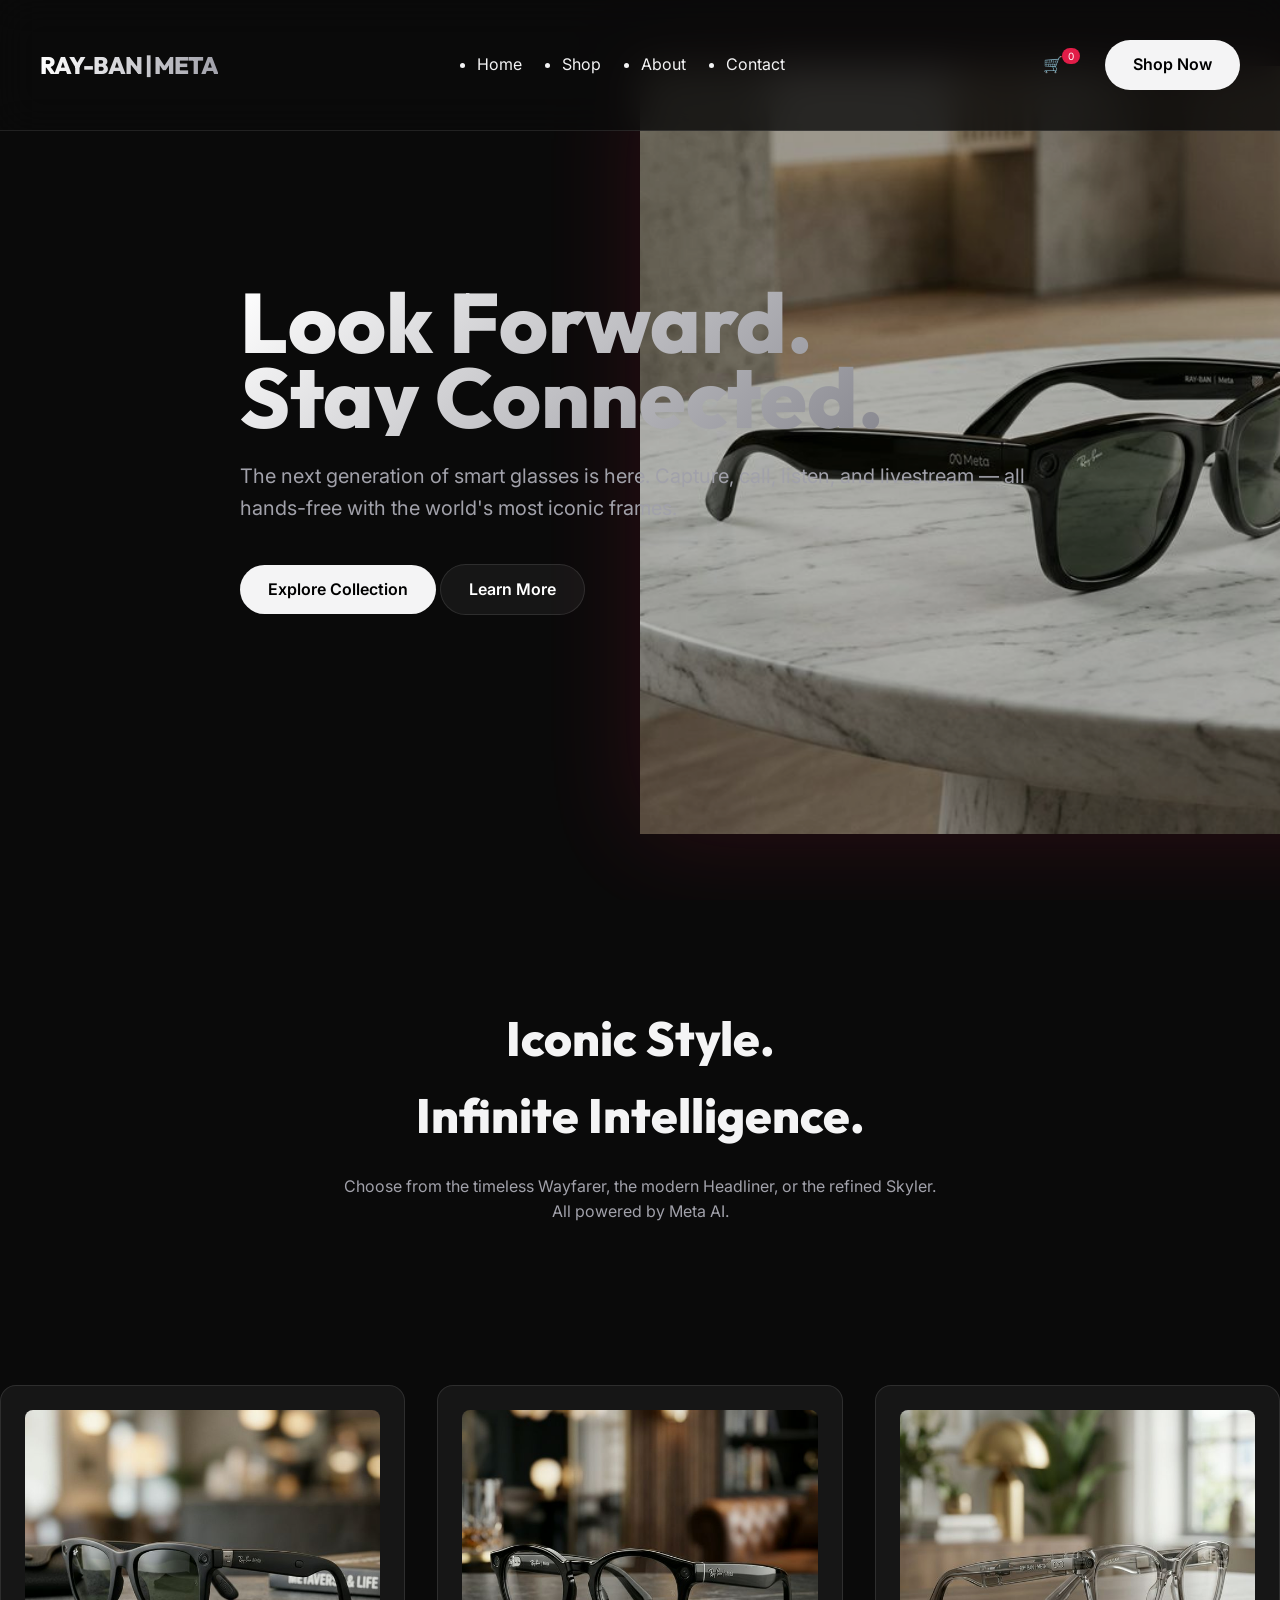
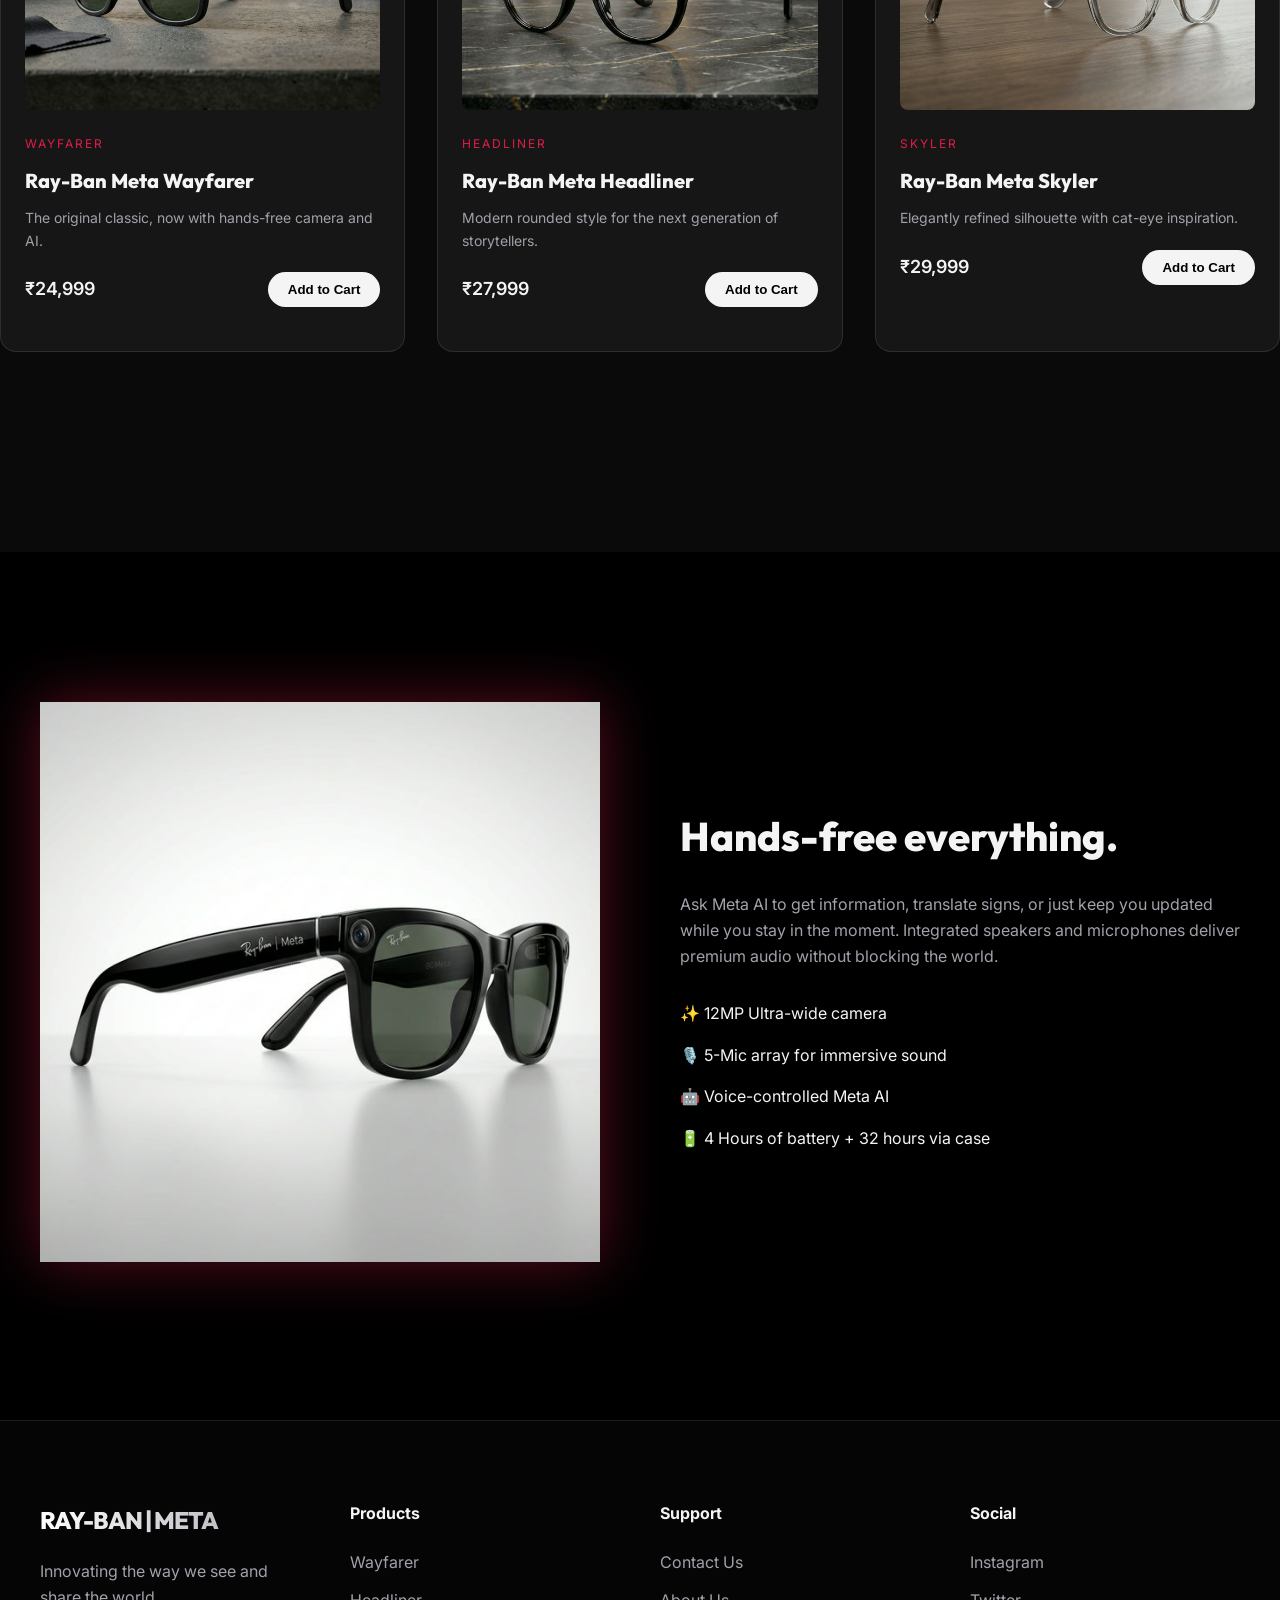
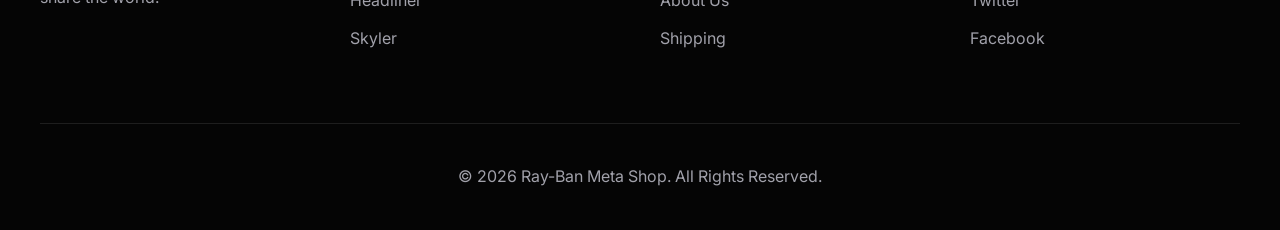
==== index.html @ e85eae6b "first commit" ====
<!DOCTYPE html>
<html lang="en">
<head>
    <meta charset="UTF-8">
    <meta name="viewport" content="width=device-width, initial-scale=1.0">
    <title>Ray-Ban Meta | The Next Generation of Smart Glasses</title>
    <link rel="stylesheet" href="css/style.css">
</head>
<body>
    <header>
        <div class="container">
            <nav>
                <a href="index.html" class="brand">RAY-BAN | META</a>
                <ul class="nav-links">
                    <li><a href="index.html">Home</a></li>
                    <li><a href="pages/shop.html">Shop</a></li>
                    <li><a href="pages/about.html">About</a></li>
                    <li><a href="pages/contact.html">Contact</a></li>
                </ul>
                <div class="nav-actions">
                    <a href="pages/cart.html" id="cart-btn">
                        🛒 <span class="cart-count">0</span>
                    </a>
                    <a href="pages/shop.html" class="btn btn-primary">Shop Now</a>
                </div>
            </nav>
        </div>
    </header>

    <main>
        <section class="hero">
            <div class="container">
                <div class="hero-content animate">
                    <h1>Look Forward. <br>Stay Connected.</h1>
                    <p>The next generation of smart glasses is here. Capture, call, listen, and livestream — all hands-free with the world's most iconic frames.</p>
                    <div class="hero-btns">
                        <a href="pages/shop.html" class="btn btn-primary">Explore Collection</a>
                        <a href="#featured" class="btn btn-glass">Learn More</a>
                    </div>
                </div>
            </div>
            <div class="hero-visual"></div>
        </section>

        <section id="featured" class="container" style="padding: 100px 0;">
            <div class="section-title animate">
                <h2>Iconic Style. <br>Infinite Intelligence.</h2>
                <p style="color: var(--text-muted); max-width: 600px; margin: 20px auto;">Choose from the timeless Wayfarer, the modern Headliner, or the refined Skyler. All powered by Meta AI.</p>
            </div>
            <div id="products-container" class="products-grid">
                <!-- Products dynamically loaded from app.js -->
            </div>
        </section>

        <section class="experience" style="background: #000; padding: 150px 0; position: relative;">
            <div class="container" style="display: flex; align-items: center; gap: 80px;">
                <div style="flex: 1;">
                    <img src="img/wayfarer.png" alt="Wayfarer Detail" style="width: 100%; filter: drop-shadow(0 0 30px var(--accent-glow));">
                </div>
                <div style="flex: 1;" class="animate">
                    <h2 style="font-size: 40px; margin-bottom: 24px;">Hands-free everything.</h2>
                    <p style="color: var(--text-muted); margin-bottom: 32px;">Ask Meta AI to get information, translate signs, or just keep you updated while you stay in the moment. Integrated speakers and microphones deliver premium audio without blocking the world.</p>
                    <ul style="list-style: none; color: var(--text-main);">
                        <li style="margin-bottom: 16px;">✨ 12MP Ultra-wide camera</li>
                        <li style="margin-bottom: 16px;">🎙️ 5-Mic array for immersive sound</li>
                        <li style="margin-bottom: 16px;">🤖 Voice-controlled Meta AI</li>
                        <li style="margin-bottom: 16px;">🔋 4 Hours of battery + 32 hours via case</li>
                    </ul>
                </div>
            </div>
        </section>
    </main>

    <footer>
        <div class="container">
            <div class="footer-grid">
                <div class="footer-col">
                    <div class="brand" style="margin-bottom: 20px;">RAY-BAN | META</div>
                    <p style="color: var(--text-muted);">Innovating the way we see and share the world.</p>
                </div>
                <div class="footer-col">
                    <h4>Products</h4>
                    <a href="pages/shop.html">Wayfarer</a>
                    <a href="pages/shop.html">Headliner</a>
                    <a href="pages/shop.html">Skyler</a>
                </div>
                <div class="footer-col">
                    <h4>Support</h4>
                    <a href="pages/contact.html">Contact Us</a>
                    <a href="pages/about.html">About Us</a>
                    <a href="#">Shipping</a>
                </div>
                <div class="footer-col">
                    <h4>Social</h4>
                    <a href="#">Instagram</a>
                    <a href="#">Twitter</a>
                    <a href="#">Facebook</a>
                </div>
            </div>
            <div class="footer-bottom">
                &copy; 2026 Ray-Ban Meta Shop. All Rights Reserved.
            </div>
        </div>
    </footer>

    <script src="js/app.js"></script>
    <script>
        // Trigger animations on scroll
        const observer = new IntersectionObserver((entries) => {
            entries.forEach(entry => {
                if (entry.isIntersecting) {
                    entry.target.style.opacity = '1';
                    entry.target.style.transform = 'translateY(0)';
                }
            });
        }, { threshold: 0.1 });

        document.querySelectorAll('.animate').forEach(el => {
            el.style.opacity = '0';
            el.style.transform = 'translateY(30px)';
            el.style.transition = 'all 0.8s ease-out';
            observer.observe(el);
        });
    </script>
</body>
</html>
---- css/style.css ----
@import url('https://fonts.googleapis.com/css2?family=Inter:wght@300;400;500;600;700&family=Outfit:wght@400;600;800&display=swap');

:root {
    --primary: #000000;
    --secondary: #ffffff;
    --accent: #E11D48; /* Premium Red */
    --accent-glow: rgba(225, 29, 72, 0.4);
    --bg-dark: #0A0A0A;
    --text-main: #F4F4F5;
    --text-muted: #A1A1AA;
    --glass: rgba(255, 255, 255, 0.05);
    --glass-border: rgba(255, 255, 255, 0.1);
    --radius-sm: 8px;
    --radius-md: 16px;
    --radius-lg: 32px;
    --transition: all 0.4s cubic-bezier(0.4, 0, 0.2, 1);
}

* {
    margin: 0;
    padding: 0;
    box-sizing: border-box;
}

body {
    background-color: var(--bg-dark);
    color: var(--text-main);
    font-family: 'Inter', sans-serif;
    line-height: 1.6;
    overflow-x: hidden;
}

h1, h2, h3, .brand {
    font-family: 'Outfit', sans-serif;
    font-weight: 800;
}

a {
    text-decoration: none;
    color: inherit;
    transition: var(--transition);
}

/* --- Layout --- */
.container {
    max-width: 1440px;
    margin: 0 auto;
    padding: 0 40px;
}

header {
    position: fixed;
    top: 0;
    left: 0;
    width: 100%;
    z-index: 1000;
    backdrop-filter: blur(20px);
    border-bottom: 1px solid var(--glass-border);
    background: rgba(10, 10, 10, 0.8);
}

nav {
    display: flex;
    justify-content: space-between;
    align-items: center;
    padding: 20px 0;
}

.brand {
    font-size: 24px;
    letter-spacing: -1px;
    background: linear-gradient(to right, #fff, var(--text-muted));
    background-clip: text;
    -webkit-background-clip: text;
    -webkit-text-fill-color: transparent;
}

.nav-links {
    display: flex;
    gap: 40px;
}

.nav-links a:hover {
    color: var(--accent);
}

.nav-actions {
    display: flex;
    gap: 20px;
    align-items: center;
}

/* --- Buttons --- */
.btn {
    padding: 12px 28px;
    border-radius: var(--radius-lg);
    font-weight: 600;
    cursor: pointer;
    transition: var(--transition);
    display: inline-flex;
    align-items: center;
    gap: 8px;
    border: none;
}

.btn-primary {
    background: var(--text-main);
    color: var(--primary);
}

.btn-primary:hover {
    background: var(--accent);
    color: #fff;
    transform: translateY(-4px);
    box-shadow: 0 10px 30px var(--accent-glow);
}

.btn-glass {
    background: var(--glass);
    color: #fff;
    border: 1px solid var(--glass-border);
}

.btn-glass:hover {
    background: rgba(255, 255, 255, 0.1);
}

/* --- Hero --- */
.hero {
    height: 100vh;
    display: flex;
    align-items: center;
    position: relative;
    overflow: hidden;
}

.hero-content {
    position: relative;
    z-index: 10;
    max-width: 800px;
}

.hero h1 {
    font-size: 84px;
    line-height: 0.9;
    margin-bottom: 24px;
    background: linear-gradient(135deg, #fff 0%, #71717A 100%);
    background-clip: text;
    -webkit-background-clip: text;
    -webkit-text-fill-color: transparent;
}

.hero p {
    font-size: 20px;
    color: var(--text-muted);
    margin-bottom: 40px;
}

.hero-visual {
    position: absolute;
    right: -10%;
    top: 50%;
    transform: translateY(-50%);
    width: 60%;
    height: 90%;
    background: url('../img/hero.png') center/contain no-repeat;
    opacity: 0.8;
    filter: drop-shadow(0 0 50px rgba(225, 29, 72, 0.2));
}

/* --- Shop Grid --- */
.products-grid {
    display: grid;
    grid-template-columns: repeat(auto-fill, minmax(320px, 1fr));
    gap: 32px;
    padding: 100px 0;
}

.product-card {
    background: var(--glass);
    border: 1px solid var(--glass-border);
    border-radius: var(--radius-md);
    padding: 24px;
    transition: var(--transition);
    position: relative;
    overflow: hidden;
}

.product-card:hover {
    transform: translateY(-10px);
    border-color: var(--accent);
}

.product-img {
    width: 100%;
    height: 240px;
    object-fit: contain;
    margin-bottom: 24px;
    filter: drop-shadow(0 10px 20px rgba(0,0,0,0.5));
}

.product-info h3 {
    margin-bottom: 8px;
    font-size: 22px;
}

.product-info p {
    color: var(--text-muted);
    font-size: 14px;
    margin-bottom: 16px;
}

.price {
    font-weight: 700;
    font-size: 20px;
}

/* --- Cart Utility --- */
.cart-count {
    background: var(--accent);
    color: white;
    font-size: 10px;
    padding: 2px 6px;
    border-radius: 10px;
    position: relative;
    top: -10px;
    right: 5px;
}

/* --- Section Titles --- */
.section-title {
    text-align: center;
    margin-bottom: 60px;
}

.section-title h2 {
    font-size: 48px;
}

/* --- Footer --- */
footer {
    border-top: 1px solid var(--glass-border);
    padding: 80px 0 40px;
    background: #050505;
}

.footer-grid {
    display: grid;
    grid-template-columns: repeat(auto-fit, minmax(200px, 1fr));
    gap: 40px;
    margin-bottom: 60px;
}

.footer-col h4 {
    margin-bottom: 24px;
    color: var(--text-main);
}

.footer-col a {
    display: block;
    margin-bottom: 12px;
    color: var(--text-muted);
}

.footer-bottom {
    text-align: center;
    color: var(--text-muted);
    padding-top: 40px;
    border-top: 1px solid var(--glass-border);
}

/* --- Animations --- */
@keyframes fadeIn {
    from { opacity: 0; transform: translateY(20px); }
    to { opacity: 1; transform: translateY(0); }
}

.animate {
    animation: fadeIn 1s forwards;
}

/* --- Forms --- */
form input {
    width: 100%;
    padding: 12px 16px;
    background: rgba(255, 255, 255, 0.05);
    border: 1px solid var(--glass-border);
    border-radius: var(--radius-sm);
    color: var(--text-main);
    font-family: inherit;
    transition: var(--transition);
}

form input:focus {
    outline: none;
    border-color: var(--accent);
    background: rgba(255, 255, 255, 0.1);
}

::placeholder {
    color: rgba(255, 255, 255, 0.3);
}
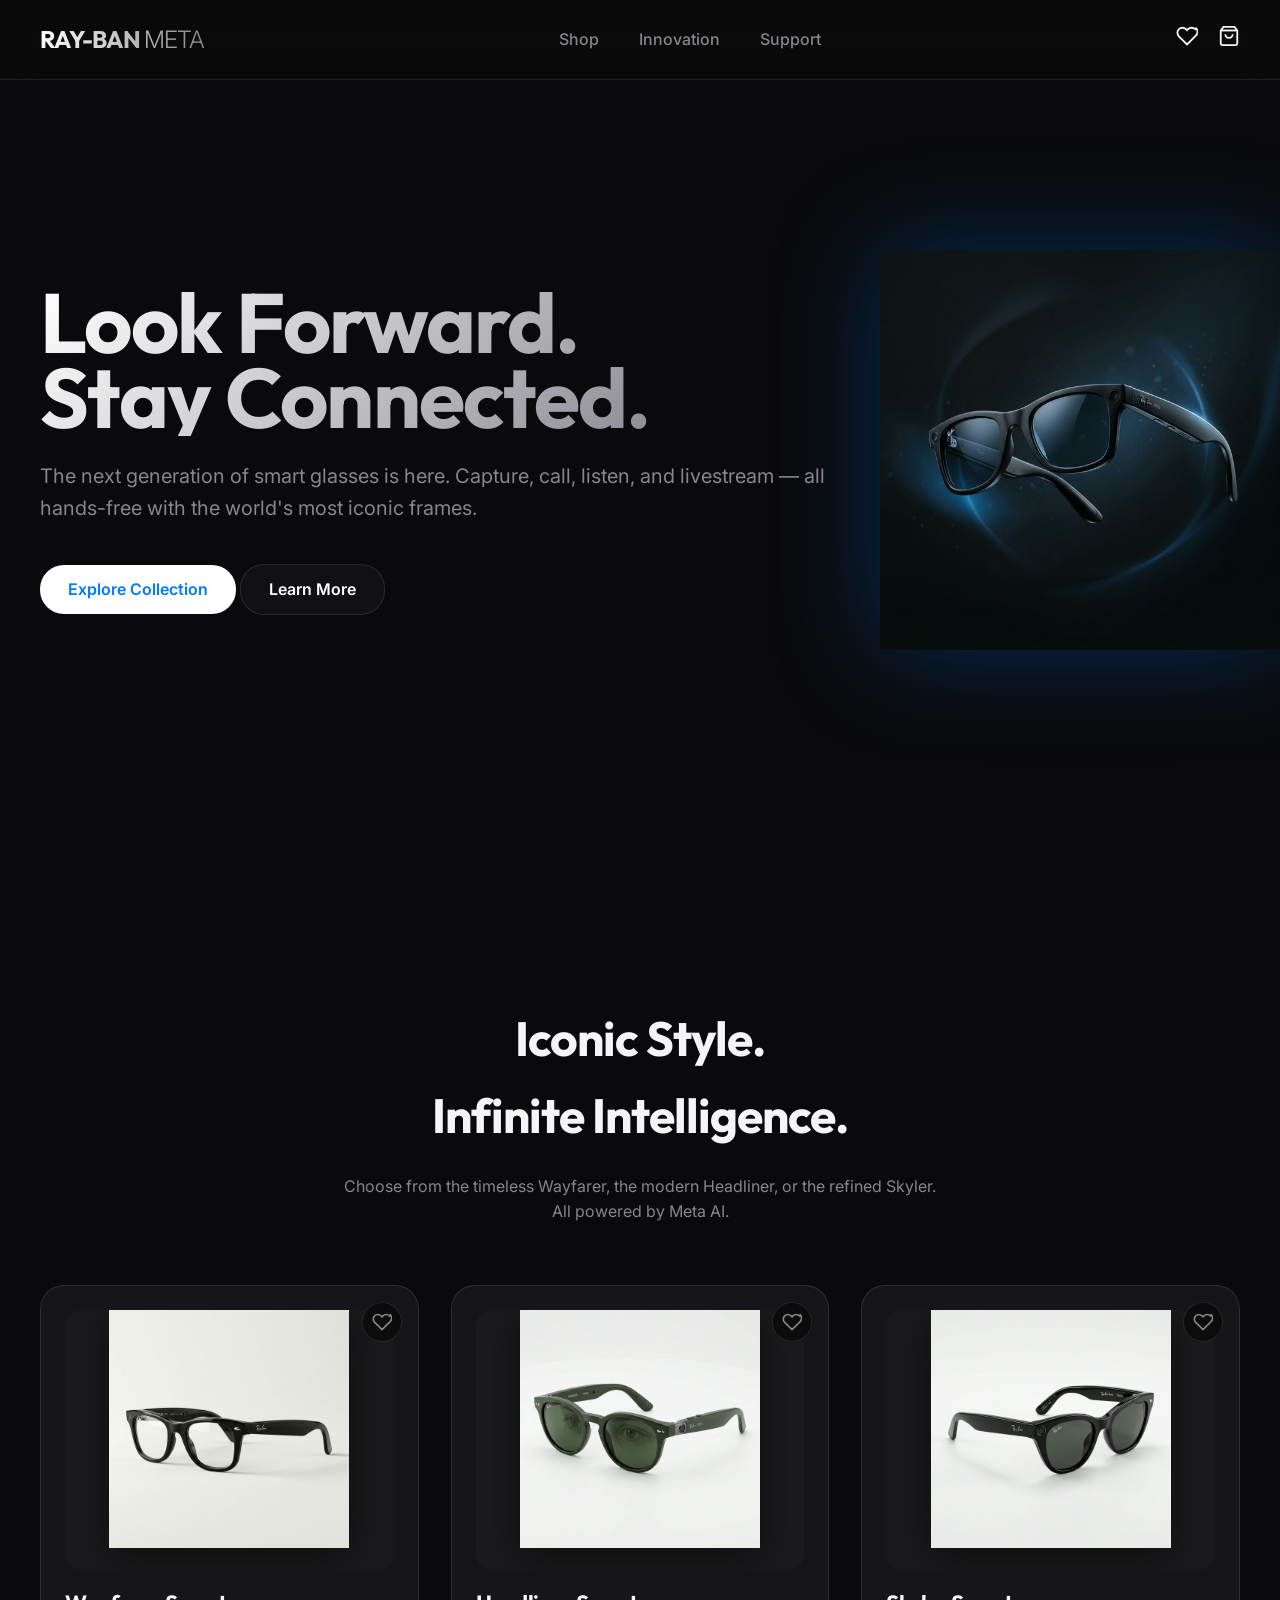
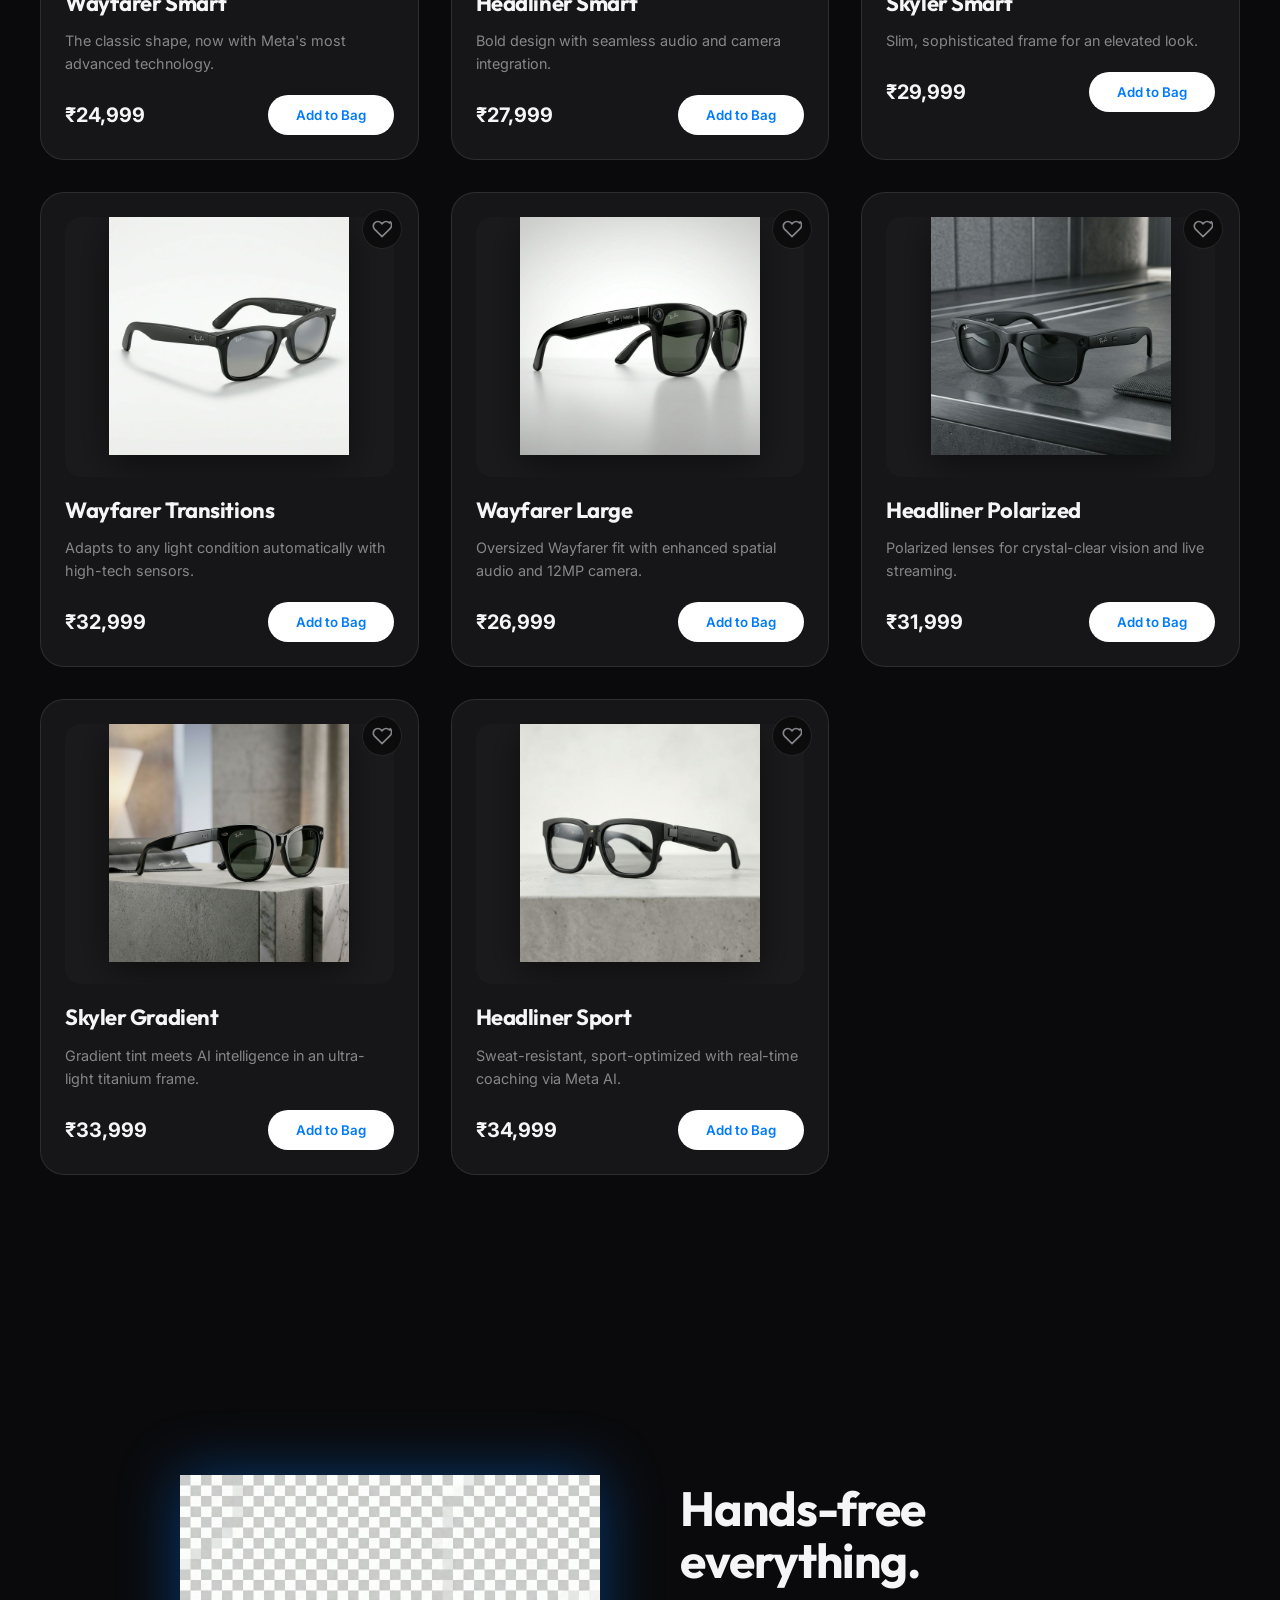
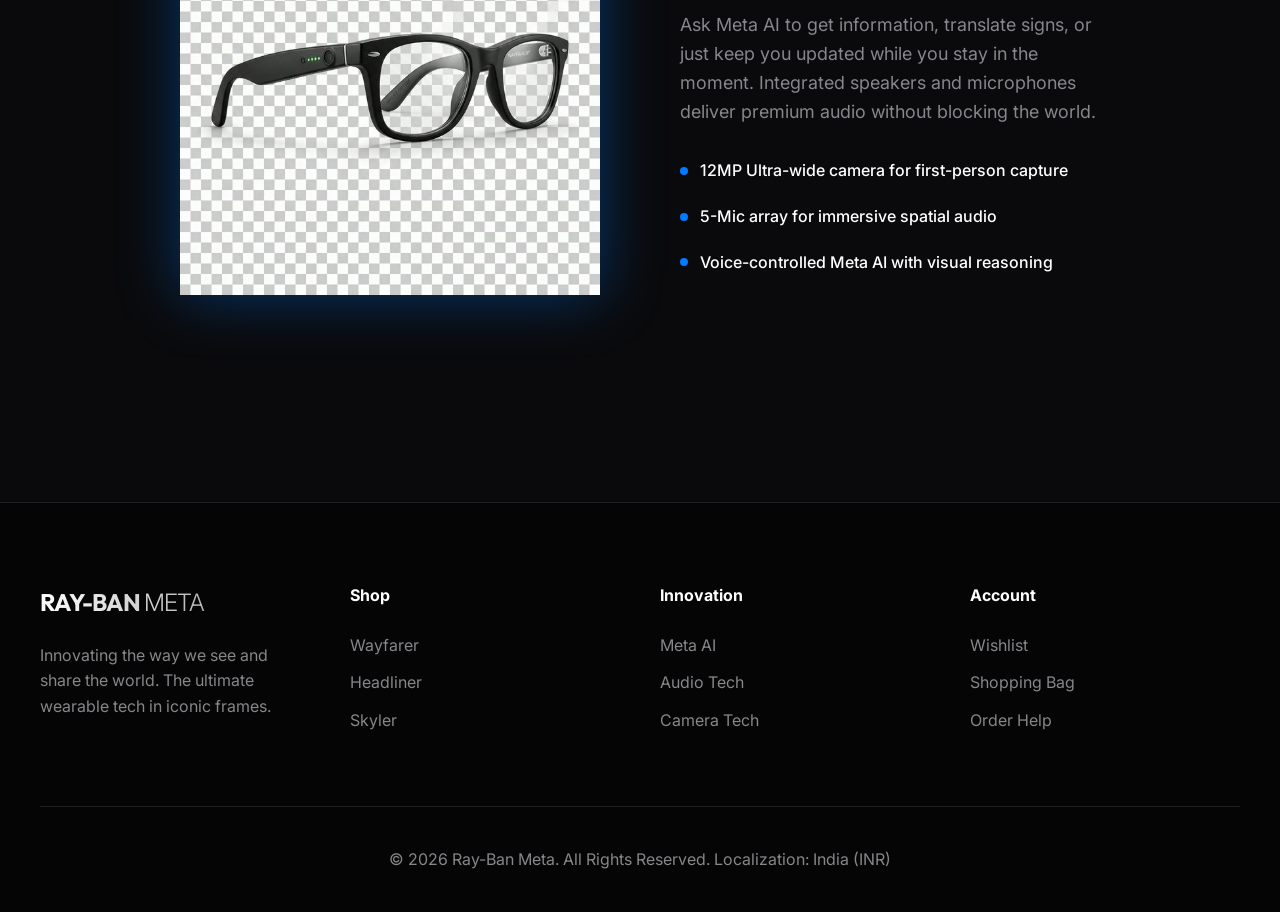
==== commit 9a334a5d: "Completed" ====
--- a/index.html
+++ b/index.html
@@ -7,25 +7,7 @@
     <link rel="stylesheet" href="css/style.css">
 </head>
 <body>
-    <header>
-        <div class="container">
-            <nav>
-                <a href="index.html" class="brand">RAY-BAN | META</a>
-                <ul class="nav-links">
-                    <li><a href="index.html">Home</a></li>
-                    <li><a href="pages/shop.html">Shop</a></li>
-                    <li><a href="pages/about.html">About</a></li>
-                    <li><a href="pages/contact.html">Contact</a></li>
-                </ul>
-                <div class="nav-actions">
-                    <a href="pages/cart.html" id="cart-btn">
-                        🛒 <span class="cart-count">0</span>
-                    </a>
-                    <a href="pages/shop.html" class="btn btn-primary">Shop Now</a>
-                </div>
-            </nav>
-        </div>
-    </header>
+    <header></header>
 
     <main>
         <section class="hero">
@@ -39,88 +21,51 @@
                     </div>
                 </div>
             </div>
-            <div class="hero-visual"></div>
-        </section>
-
-        <section id="featured" class="container" style="padding: 100px 0;">
-            <div class="section-title animate">
-                <h2>Iconic Style. <br>Infinite Intelligence.</h2>
-                <p style="color: var(--text-muted); max-width: 600px; margin: 20px auto;">Choose from the timeless Wayfarer, the modern Headliner, or the refined Skyler. All powered by Meta AI.</p>
-            </div>
-            <div id="products-container" class="products-grid">
-                <!-- Products dynamically loaded from app.js -->
+            <div class="hero-image-container animate">
+                <img src="img/hero_new.png" alt="Ray-Ban Meta Smart Glasses" class="hero-image">
             </div>
         </section>
 
-        <section class="experience" style="background: #000; padding: 150px 0; position: relative;">
+        <section id="featured" style="padding: 100px 0;">
+            <div class="container">
+                <div class="section-title animate">
+                    <h2>Iconic Style. <br>Infinite Intelligence.</h2>
+                    <p style="color: var(--text-muted); max-width: 600px; margin: 20px auto;">Choose from the timeless Wayfarer, the modern Headliner, or the refined Skyler. All powered by Meta AI.</p>
+                </div>
+                <div id="product-list" class="product-grid">
+                    <!-- Products dynamically loaded from app.js -->
+                </div>
+            </div>
+        </section>
+
+        <section class="experience glass" style="margin: 100px 40px; padding: 100px; border-radius: 40px;">
             <div class="container" style="display: flex; align-items: center; gap: 80px;">
                 <div style="flex: 1;">
-                    <img src="img/wayfarer.png" alt="Wayfarer Detail" style="width: 100%; filter: drop-shadow(0 0 30px var(--accent-glow));">
+                    <img src="img/wayfarer_smart_glasses.png" alt="Wayfarer Detail" style="width: 100%; filter: drop-shadow(0 0 30px var(--primary-glow));">
                 </div>
                 <div style="flex: 1;" class="animate">
-                    <h2 style="font-size: 40px; margin-bottom: 24px;">Hands-free everything.</h2>
-                    <p style="color: var(--text-muted); margin-bottom: 32px;">Ask Meta AI to get information, translate signs, or just keep you updated while you stay in the moment. Integrated speakers and microphones deliver premium audio without blocking the world.</p>
-                    <ul style="list-style: none; color: var(--text-main);">
-                        <li style="margin-bottom: 16px;">✨ 12MP Ultra-wide camera</li>
-                        <li style="margin-bottom: 16px;">🎙️ 5-Mic array for immersive sound</li>
-                        <li style="margin-bottom: 16px;">🤖 Voice-controlled Meta AI</li>
-                        <li style="margin-bottom: 16px;">🔋 4 Hours of battery + 32 hours via case</li>
+                    <h2 style="font-size: 48px; margin-bottom: 24px; line-height: 1.1;">Hands-free <br>everything.</h2>
+                    <p style="color: var(--text-muted); margin-bottom: 32px; font-size: 18px;">Ask Meta AI to get information, translate signs, or just keep you updated while you stay in the moment. Integrated speakers and microphones deliver premium audio without blocking the world.</p>
+                    <ul style="list-style: none; color: var(--text-main); font-weight: 500;">
+                        <li style="margin-bottom: 20px; display: flex; align-items: center; gap: 12px;">
+                            <div style="width: 8px; height: 8px; border-radius: 50%; background: var(--primary);"></div>
+                            12MP Ultra-wide camera for first-person capture
+                        </li>
+                        <li style="margin-bottom: 20px; display: flex; align-items: center; gap: 12px;">
+                            <div style="width: 8px; height: 8px; border-radius: 50%; background: var(--primary);"></div>
+                            5-Mic array for immersive spatial audio
+                        </li>
+                        <li style="margin-bottom: 20px; display: flex; align-items: center; gap: 12px;">
+                            <div style="width: 8px; height: 8px; border-radius: 50%; background: var(--primary);"></div>
+                            Voice-controlled Meta AI with visual reasoning
+                        </li>
                     </ul>
                 </div>
             </div>
         </section>
     </main>
 
-    <footer>
-        <div class="container">
-            <div class="footer-grid">
-                <div class="footer-col">
-                    <div class="brand" style="margin-bottom: 20px;">RAY-BAN | META</div>
-                    <p style="color: var(--text-muted);">Innovating the way we see and share the world.</p>
-                </div>
-                <div class="footer-col">
-                    <h4>Products</h4>
-                    <a href="pages/shop.html">Wayfarer</a>
-                    <a href="pages/shop.html">Headliner</a>
-                    <a href="pages/shop.html">Skyler</a>
-                </div>
-                <div class="footer-col">
-                    <h4>Support</h4>
-                    <a href="pages/contact.html">Contact Us</a>
-                    <a href="pages/about.html">About Us</a>
-                    <a href="#">Shipping</a>
-                </div>
-                <div class="footer-col">
-                    <h4>Social</h4>
-                    <a href="#">Instagram</a>
-                    <a href="#">Twitter</a>
-                    <a href="#">Facebook</a>
-                </div>
-            </div>
-            <div class="footer-bottom">
-                &copy; 2026 Ray-Ban Meta Shop. All Rights Reserved.
-            </div>
-        </div>
-    </footer>
-
+    <footer></footer>
     <script src="js/app.js"></script>
-    <script>
-        // Trigger animations on scroll
-        const observer = new IntersectionObserver((entries) => {
-            entries.forEach(entry => {
-                if (entry.isIntersecting) {
-                    entry.target.style.opacity = '1';
-                    entry.target.style.transform = 'translateY(0)';
-                }
-            });
-        }, { threshold: 0.1 });
-
-        document.querySelectorAll('.animate').forEach(el => {
-            el.style.opacity = '0';
-            el.style.transform = 'translateY(30px)';
-            el.style.transition = 'all 0.8s ease-out';
-            observer.observe(el);
-        });
-    </script>
 </body>
 </html>
--- a/css/style.css
+++ b/css/style.css
@@ -1,18 +1,30 @@
-@import url('https://fonts.googleapis.com/css2?family=Inter:wght@300;400;500;600;700&family=Outfit:wght@400;600;800&display=swap');
+@import url('https://fonts.googleapis.com/css2?family=Outfit:wght@300;400;600;700&family=Inter:wght@300;400;500;700&display=swap');
 
 :root {
-    --primary: #000000;
-    --secondary: #ffffff;
-    --accent: #E11D48; /* Premium Red */
-    --accent-glow: rgba(225, 29, 72, 0.4);
-    --bg-dark: #0A0A0A;
-    --text-main: #F4F4F5;
-    --text-muted: #A1A1AA;
-    --glass: rgba(255, 255, 255, 0.05);
+    /* Premium Color Palette */
+    --primary: #007aff; /* Apple Blue for trust/premium feel */
+    --primary-glow: rgba(0, 122, 255, 0.4);
+    --bg-dark: #0a0a0c;
+    --bg-card: #161618;
+    --text: #f5f5f7;
+    --text-main: #ffffff;
+    --text-muted: #86868b;
+    --accent: #ff3b30; /* Action red */
+    --accent-glow: rgba(255, 59, 48, 0.3);
+    
+    /* Advanced Glassmorphism */
+    --glass: rgba(255, 255, 255, 0.03);
+    --glass-heavy: rgba(255, 255, 255, 0.08);
     --glass-border: rgba(255, 255, 255, 0.1);
+    --glass-blur: blur(20px);
+    
+    /* Layout Tokens */
     --radius-sm: 8px;
     --radius-md: 16px;
-    --radius-lg: 32px;
+    --radius-lg: 24px;
+    --container: 1200px;
+    
+    /* Motion */
     --transition: all 0.4s cubic-bezier(0.4, 0, 0.2, 1);
 }
 
@@ -20,19 +32,39 @@
     margin: 0;
     padding: 0;
     box-sizing: border-box;
+    font-family: 'Inter', sans-serif;
 }
 
 body {
     background-color: var(--bg-dark);
-    color: var(--text-main);
-    font-family: 'Inter', sans-serif;
+    color: var(--text);
+    overflow-x: hidden;
     line-height: 1.6;
-    overflow-x: hidden;
 }
 
 h1, h2, h3, .brand {
     font-family: 'Outfit', sans-serif;
-    font-weight: 800;
+    font-weight: 700;
+    letter-spacing: -0.02em;
+}
+
+/* Custom Scrollbar */
+::-webkit-scrollbar {
+    width: 8px;
+}
+
+::-webkit-scrollbar-track {
+    background: var(--bg-dark);
+}
+
+::-webkit-scrollbar-thumb {
+    background: var(--glass-heavy);
+    border-radius: 10px;
+    border: 2px solid var(--bg-dark);
+}
+
+::-webkit-scrollbar-thumb:hover {
+    background: var(--primary);
 }
 
 a {
@@ -78,16 +110,32 @@
 .nav-links {
     display: flex;
     gap: 40px;
+    list-style: none; /* Removed dots */
+}
+
+.nav-links a {
+    color: var(--text-muted);
+    font-weight: 500;
 }
 
 .nav-links a:hover {
-    color: var(--accent);
+    color: #fff;
 }
 
 .nav-actions {
     display: flex;
     gap: 20px;
     align-items: center;
+}
+
+.nav-actions i {
+    font-size: 20px;
+}
+
+header.scrolled {
+    background: rgba(10, 10, 12, 0.95);
+    padding: 10px 0;
+    box-shadow: 0 4px 30px rgba(0, 0, 0, 0.5);
 }
 
 /* --- Buttons --- */
@@ -158,45 +206,81 @@
 
 .hero-visual {
     position: absolute;
-    right: -10%;
+    right: 0;
     top: 50%;
     transform: translateY(-50%);
-    width: 60%;
-    height: 90%;
-    background: url('../img/hero.png') center/contain no-repeat;
+    width: 50%;
+    height: 100%;
+    background: url('../img/hero_new.png') center/contain no-repeat;
     opacity: 0.8;
-    filter: drop-shadow(0 0 50px rgba(225, 29, 72, 0.2));
+    z-index: 1;
+}
+
+@media (max-width: 992px) {
+    .hero-visual {
+        position: relative;
+        width: 100%;
+        height: 400px;
+        transform: none;
+        top: 0;
+        right: 0;
+        margin-top: 40px;
+    }
+    .hero {
+        flex-direction: column;
+        height: auto;
+        padding-bottom: 80px;
+    }
 }
 
 /* --- Shop Grid --- */
-.products-grid {
+/* Product Cards */
+.product-grid {
     display: grid;
-    grid-template-columns: repeat(auto-fill, minmax(320px, 1fr));
+    grid-template-columns: repeat(auto-fill, minmax(300px, 1fr));
     gap: 32px;
-    padding: 100px 0;
+    margin-top: 40px;
 }
 
 .product-card {
-    background: var(--glass);
+    background: var(--bg-card);
+    border-radius: var(--radius-lg);
+    padding: 24px;
+    transition: var(--transition);
     border: 1px solid var(--glass-border);
-    border-radius: var(--radius-md);
-    padding: 24px;
-    transition: var(--transition);
     position: relative;
     overflow: hidden;
 }
 
 .product-card:hover {
     transform: translateY(-10px);
-    border-color: var(--accent);
-}
-
-.product-img {
+}
+
+.product-img,
+.product-image {
     width: 100%;
     height: 240px;
     object-fit: contain;
     margin-bottom: 24px;
     filter: drop-shadow(0 10px 20px rgba(0,0,0,0.5));
+    transition: var(--transition);
+}
+
+.product-card:hover .product-image,
+.product-card:hover .product-img {
+    transform: scale(1.05);
+}
+
+.product-img-container {
+    width: 100%;
+    height: 260px;
+    display: flex;
+    align-items: center;
+    justify-content: center;
+    overflow: hidden;
+    border-radius: var(--radius-md);
+    background: rgba(255, 255, 255, 0.02);
+    margin-bottom: 16px;
 }
 
 .product-info h3 {
@@ -210,9 +294,66 @@
     margin-bottom: 16px;
 }
 
+.product-actions {
+    display: flex;
+    justify-content: space-between;
+    align-items: center;
+    gap: 16px;
+    margin-top: auto;
+}
+
 .price {
     font-weight: 700;
     font-size: 20px;
+}
+
+/* --- Wishlist Button --- */
+.wishlist-btn {
+    position: absolute;
+    top: 16px;
+    right: 16px;
+    z-index: 10;
+    background: rgba(0, 0, 0, 0.5);
+    backdrop-filter: blur(10px);
+    border: 1px solid var(--glass-border);
+    border-radius: 50%;
+    width: 40px;
+    height: 40px;
+    display: flex;
+    align-items: center;
+    justify-content: center;
+    cursor: pointer;
+    color: var(--text-muted);
+    transition: var(--transition);
+}
+
+.wishlist-btn:hover {
+    background: rgba(255, 255, 255, 0.15);
+    color: #fff;
+    transform: scale(1.1);
+}
+
+.wishlist-btn.active {
+    color: var(--accent);
+    background: rgba(255, 59, 48, 0.15);
+    border-color: rgba(255, 59, 48, 0.3);
+}
+
+.hero-image-container {
+    flex: 1;
+    display: flex;
+    justify-content: center;
+    align-items: center;
+    position: relative;
+}
+
+.hero-image {
+    width: 100%;
+    max-width: 600px;
+    height: auto;
+    object-fit: contain;
+    filter: drop-shadow(0 0 50px rgba(0, 122, 255, 0.3));
+    z-index: 2;
 }
 
 /* --- Cart Utility --- */
@@ -276,7 +417,7 @@
 }
 
 .animate {
-    animation: fadeIn 1s forwards;
+    animation: fadeIn 0.8s ease forwards;
 }
 
 /* --- Forms --- */
